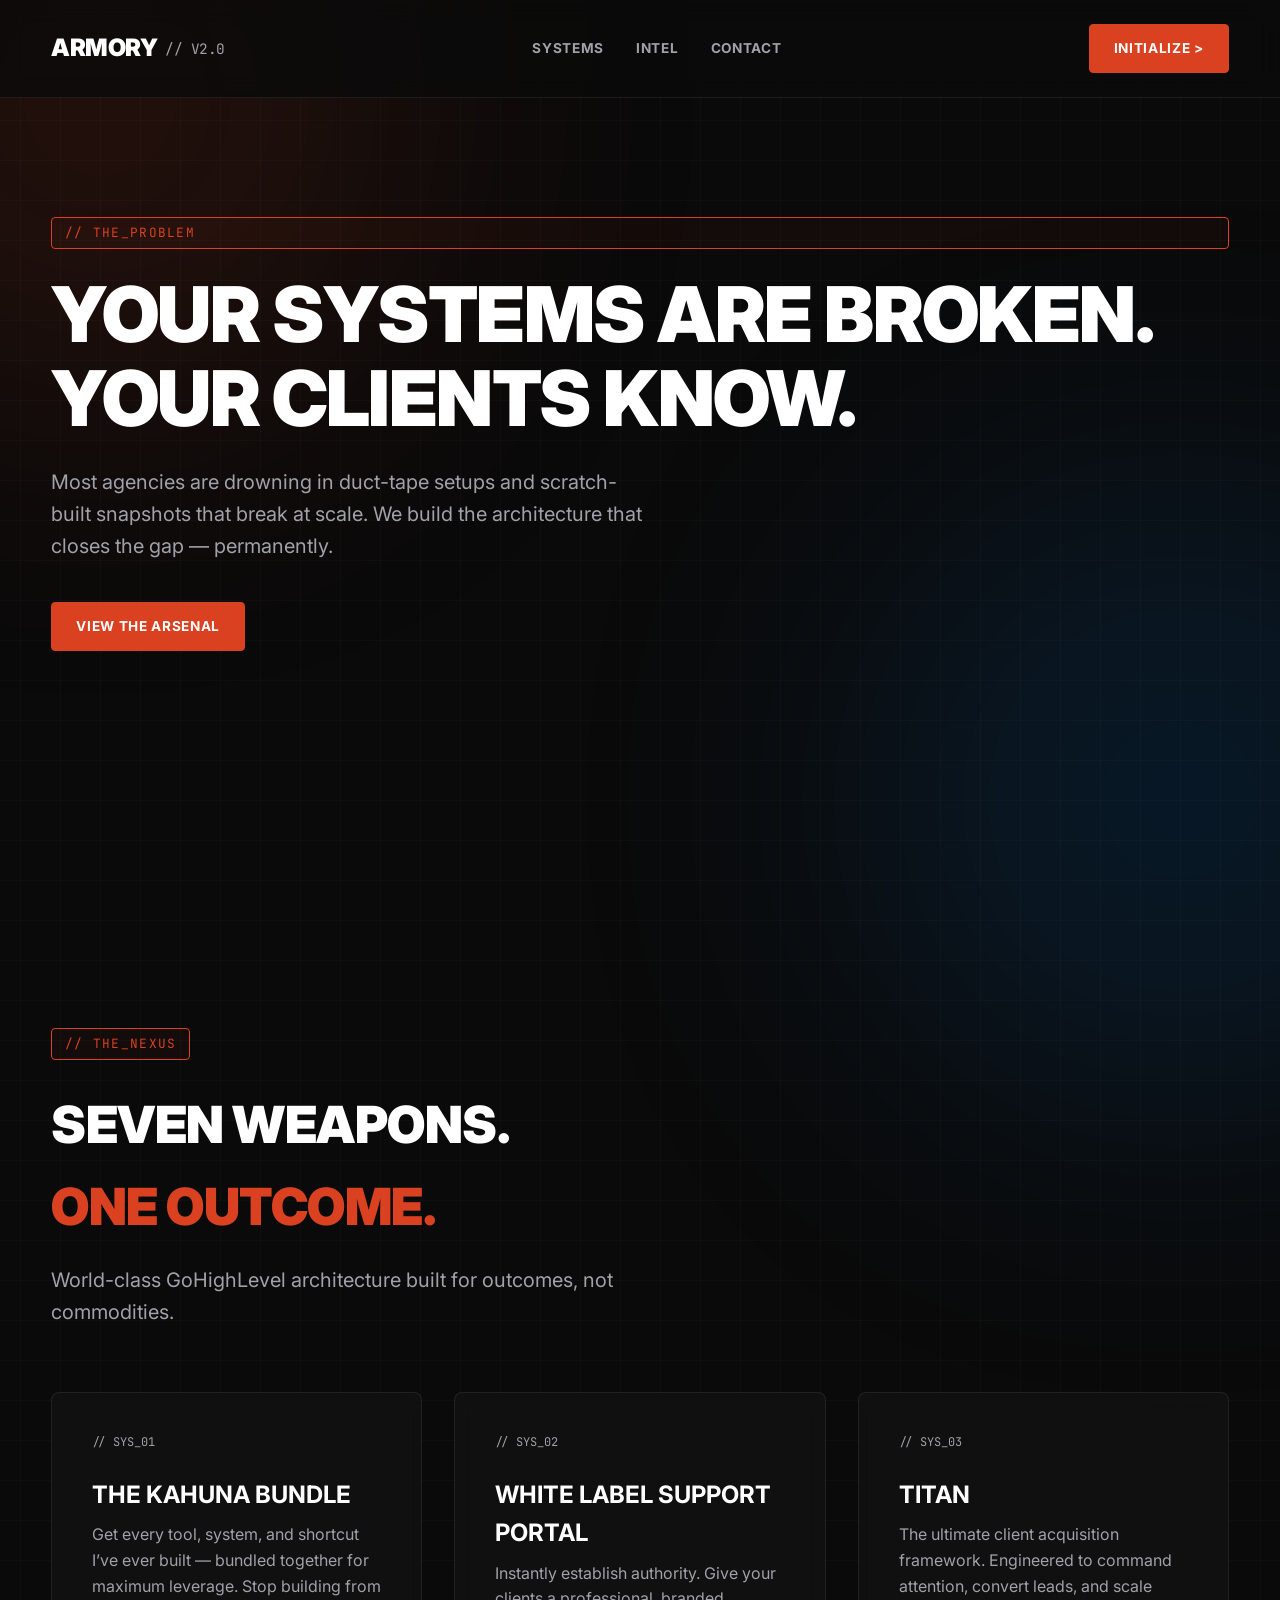
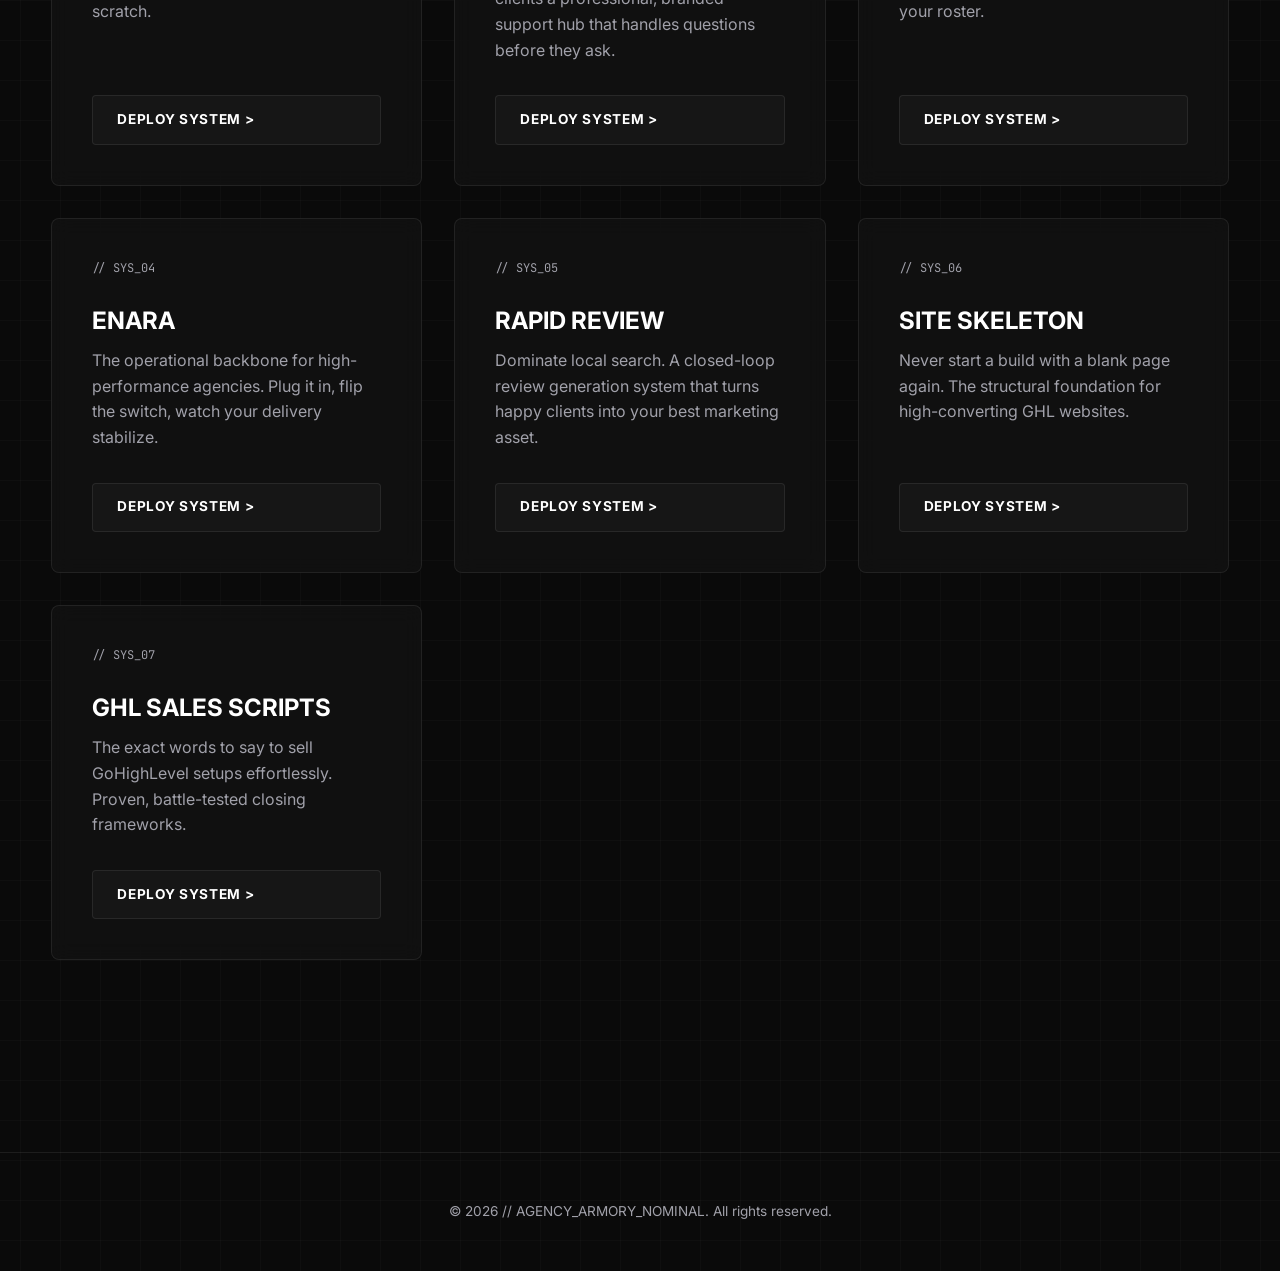
==== index.html @ c9363b0b "Initial commit of new Agency Armory site" ====
<!DOCTYPE html>
<html lang="en">
<head>
    <meta charset="UTF-8">
    <meta name="viewport" content="width=device-width, initial-scale=1.0">
    <title>Agency Armory | Elite GHL Tools</title>
    <link rel="stylesheet" href="styles.css">
    <meta name="description" content="Arm Your Agency To The Teeth. Get every tool, system, and shortcut for your GoHighLevel Agency.">
</head>
<body>
    <nav>
        <a href="index.html" class="logo">ARMORY <span>// V2.0</span></a>
        <div class="nav-links">
            <a href="index.html#systems">Systems</a>
            <a href="blog.html">Intel</a>
            <a href="contact.html">Contact</a>
        </div>
        <a href="#systems" class="btn btn-primary">INITIALIZE ></a>
    </nav>

    <section class="hero">
        <div class="tag">// THE_PROBLEM</div>
        <h1>YOUR SYSTEMS ARE BROKEN.<br>YOUR CLIENTS KNOW.</h1>
        <p class="lead">Most agencies are drowning in duct-tape setups and scratch-built snapshots that break at scale. We build the architecture that closes the gap — permanently.</p>
        <div>
            <a href="#systems" class="btn btn-primary">VIEW THE ARSENAL</a>
        </div>
    </section>

    <section id="systems">
        <div class="tag">// THE_NEXUS</div>
        <h2>SEVEN WEAPONS.<br><span class="text-accent">ONE OUTCOME.</span></h2>
        <p class="lead">World-class GoHighLevel architecture built for outcomes, not commodities.</p>
        
        <div class="grid">
            <div class="card">
                <span class="card-tag">// SYS_01</span>
                <h3>The Kahuna Bundle</h3>
                <p>Get every tool, system, and shortcut I’ve ever built — bundled together for maximum leverage. Stop building from scratch.</p>
                <a href="/kahuna-bundle" class="btn">DEPLOY SYSTEM ></a>
            </div>
            
            <div class="card">
                <span class="card-tag">// SYS_02</span>
                <h3>White Label Support Portal</h3>
                <p>Instantly establish authority. Give your clients a professional, branded support hub that handles questions before they ask.</p>
                <a href="/white-label-support" class="btn">DEPLOY SYSTEM ></a>
            </div>
            
            <div class="card">
                <span class="card-tag">// SYS_03</span>
                <h3>Titan</h3>
                <p>The ultimate client acquisition framework. Engineered to command attention, convert leads, and scale your roster.</p>
                <a href="/titan" class="btn">DEPLOY SYSTEM ></a>
            </div>
            
            <div class="card">
                <span class="card-tag">// SYS_04</span>
                <h3>Enara</h3>
                <p>The operational backbone for high-performance agencies. Plug it in, flip the switch, watch your delivery stabilize.</p>
                <a href="/enara" class="btn">DEPLOY SYSTEM ></a>
            </div>
            
            <div class="card">
                <span class="card-tag">// SYS_05</span>
                <h3>Rapid Review</h3>
                <p>Dominate local search. A closed-loop review generation system that turns happy clients into your best marketing asset.</p>
                <a href="/rapid-review" class="btn">DEPLOY SYSTEM ></a>
            </div>
            
            <div class="card">
                <span class="card-tag">// SYS_06</span>
                <h3>Site Skeleton</h3>
                <p>Never start a build with a blank page again. The structural foundation for high-converting GHL websites.</p>
                <a href="/site-skeleton" class="btn">DEPLOY SYSTEM ></a>
            </div>
            
            <div class="card">
                <span class="card-tag">// SYS_07</span>
                <h3>GHL Sales Scripts</h3>
                <p>The exact words to say to sell GoHighLevel setups effortlessly. Proven, battle-tested closing frameworks.</p>
                <a href="/ghl-sales-scripts" class="btn">DEPLOY SYSTEM ></a>
            </div>
        </div>
    </section>

    <footer>
        <p>© 2026 // AGENCY_ARMORY_NOMINAL. All rights reserved.</p>
    </footer>
</body>
</html>
---- styles.css ----
@import url('https://fonts.googleapis.com/css2?family=Inter:wght@400;500;700;900&family=JetBrains+Mono:wght@400;700&display=swap');

:root {
    --bg-color: #0a0a0a;
    --surface-color: rgba(20, 20, 20, 0.6);
    --text-primary: #ffffff;
    --text-secondary: #a1a1aa;
    --accent: #D94121;
    --accent-glow: rgba(217, 65, 33, 0.4);
    --border: rgba(255, 255, 255, 0.08);
    --font-main: 'Inter', sans-serif;
    --font-mono: 'JetBrains Mono', monospace;
    
    /* Background grid */
    --bg-grid: linear-gradient(to right, rgba(255,255,255,0.02) 1px, transparent 1px),
               linear-gradient(to bottom, rgba(255,255,255,0.02) 1px, transparent 1px);
}

* {
    margin: 0;
    padding: 0;
    box-sizing: border-box;
}

html {
    scroll-behavior: smooth;
}

body {
    background-color: var(--bg-color);
    background-image: var(--bg-grid);
    background-size: 40px 40px;
    background-position: center top;
    color: var(--text-primary);
    font-family: var(--font-main);
    line-height: 1.6;
    overflow-x: hidden;
    position: relative;
}

/* Atmospheric Glows */
body::before, body::after {
    content: '';
    position: fixed;
    width: 600px;
    height: 600px;
    border-radius: 50%;
    filter: blur(150px);
    z-index: -1;
    opacity: 0.15;
    pointer-events: none;
}
body::before {
    top: -200px;
    left: -200px;
    background: var(--accent);
}
body::after {
    bottom: -200px;
    right: -200px;
    background: #0088ff;
}

/* Tech Tags */
.tag {
    font-family: var(--font-mono);
    color: var(--accent);
    font-size: 0.8rem;
    letter-spacing: 0.1em;
    text-transform: uppercase;
    display: inline-block;
    border: 1px solid var(--accent);
    padding: 0.3rem 0.8rem;
    border-radius: 4px;
    margin-bottom: 1.5rem;
    background: rgba(217, 65, 33, 0.05);
}

/* Typography elements */
h1 {
    font-size: clamp(3rem, 6vw, 5.5rem);
    font-weight: 900;
    text-transform: uppercase;
    line-height: 1.1;
    letter-spacing: -0.02em;
    margin-bottom: 1.5rem;
}

h2 {
    font-size: clamp(2rem, 4vw, 3.5rem);
    font-weight: 900;
    text-transform: uppercase;
    letter-spacing: -0.01em;
    margin-bottom: 1rem;
}

h3 {
    font-size: 1.5rem;
    font-weight: 700;
    text-transform: uppercase;
    margin-bottom: 0.5rem;
}

.text-accent {
    color: var(--accent);
}

.lead {
    font-size: 1.25rem;
    color: var(--text-secondary);
    max-width: 600px;
    margin-bottom: 2.5rem;
}

/* Navigation */
nav {
    display: flex;
    justify-content: space-between;
    align-items: center;
    padding: 1.5rem 4%;
    position: fixed;
    top: 0;
    width: 100%;
    z-index: 100;
    background: rgba(10, 10, 10, 0.8);
    backdrop-filter: blur(12px);
    border-bottom: 1px solid var(--border);
}

.logo {
    font-weight: 900;
    font-size: 1.5rem;
    letter-spacing: -0.02em;
    color: var(--text-primary);
    text-decoration: none;
    display: flex;
    align-items: center;
    gap: 0.5rem;
}

.logo span {
    font-family: var(--font-mono);
    color: var(--text-secondary);
    font-size: 0.9rem;
    font-weight: 400;
}

.nav-links {
    display: flex;
    gap: 2rem;
}

.nav-links a {
    color: var(--text-secondary);
    text-decoration: none;
    font-size: 0.85rem;
    font-weight: 700;
    letter-spacing: 0.05em;
    text-transform: uppercase;
    transition: color 0.3s ease;
}

.nav-links a:hover {
    color: var(--text-primary);
}

/* Buttons */
.btn {
    display: inline-flex;
    align-items: center;
    gap: 0.5rem;
    background: transparent;
    color: var(--text-primary);
    border: 1px solid var(--border);
    padding: 0.8rem 1.5rem;
    font-size: 0.85rem;
    font-weight: 700;
    letter-spacing: 0.05em;
    text-transform: uppercase;
    text-decoration: none;
    border-radius: 4px;
    cursor: pointer;
    transition: all 0.3s ease;
    background: rgba(255,255,255,0.03);
}

.btn:hover {
    background: rgba(255,255,255,0.08);
    border-color: rgba(255,255,255,0.2);
}

.btn-primary {
    background: var(--accent);
    border-color: var(--accent);
    color: #fff;
}

.btn-primary:hover {
    background: #e54b2b;
    border-color: #e54b2b;
    box-shadow: 0 0 20px var(--accent-glow);
}

/* Layout */
section {
    padding: 8rem 4%;
    max-width: 1400px;
    margin: 0 auto;
}

.hero {
    min-height: 100vh;
    display: flex;
    flex-direction: column;
    justify-content: center;
    padding-top: 6rem;
}

/* Product Grid */
.grid {
    display: grid;
    grid-template-columns: repeat(auto-fit, minmax(350px, 1fr));
    gap: 2rem;
    margin-top: 4rem;
}

.card {
    background: var(--surface-color);
    border: 1px solid var(--border);
    border-radius: 8px;
    padding: 2.5rem;
    backdrop-filter: blur(10px);
    transition: all 0.4s ease;
    display: flex;
    flex-direction: column;
    position: relative;
    overflow: hidden;
}

.card::before {
    content: '';
    position: absolute;
    top: 0;
    left: 0;
    width: 100%;
    height: 2px;
    background: var(--accent);
    transform: scaleX(0);
    transform-origin: left;
    transition: transform 0.4s ease;
}

.card:hover {
    border-color: rgba(255,255,255,0.15);
    transform: translateY(-5px);
    box-shadow: 0 20px 40px rgba(0,0,0,0.5);
}

.card:hover::before {
    transform: scaleX(1);
}

.card-tag {
    font-family: var(--font-mono);
    color: var(--text-secondary);
    font-size: 0.75rem;
    margin-bottom: 1.5rem;
    display: block;
}

.card p {
    color: var(--text-secondary);
    margin-bottom: 2rem;
    flex-grow: 1;
}

/* Footer */
footer {
    border-top: 1px solid var(--border);
    padding: 3rem 4%;
    text-align: center;
    color: var(--text-secondary);
    font-size: 0.85rem;
    margin-top: 4rem;
}

/* Forms */
.form-group {
    margin-bottom: 1.5rem;
}

.form-group label {
    display: block;
    margin-bottom: 0.5rem;
    font-size: 0.85rem;
    font-weight: 700;
    text-transform: uppercase;
    letter-spacing: 0.05em;
    color: var(--text-secondary);
}

.form-control {
    width: 100%;
    background: rgba(255,255,255,0.03);
    border: 1px solid var(--border);
    padding: 1rem;
    color: var(--text-primary);
    font-family: var(--font-main);
    border-radius: 4px;
    transition: all 0.3s ease;
}

.form-control:focus {
    outline: none;
    border-color: var(--accent);
    background: rgba(255,255,255,0.05);
    box-shadow: 0 0 15px rgba(217, 65, 33, 0.15);
}

textarea.form-control {
    min-height: 150px;
    resize: vertical;
}

/* Mobile Responsiveness */
@media (max-width: 768px) {
    .nav-links {
        display: none;
    }
}
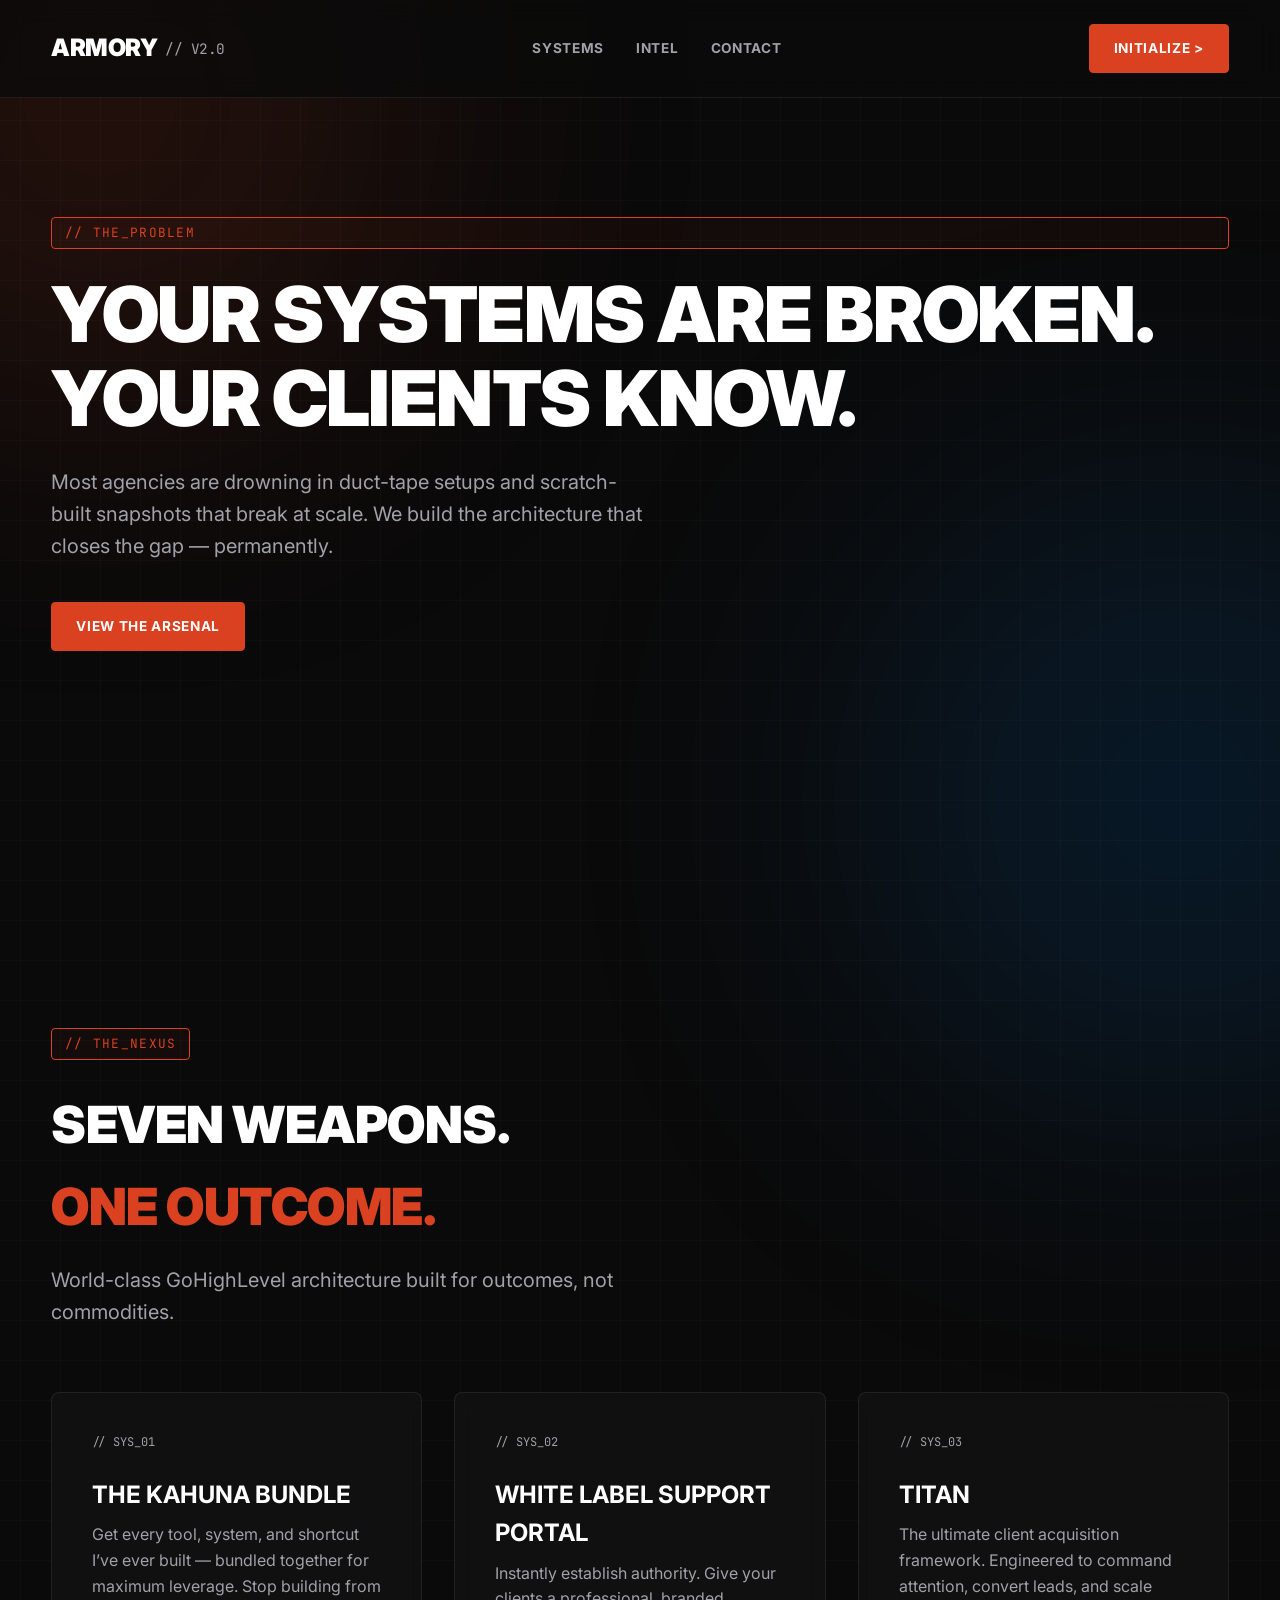
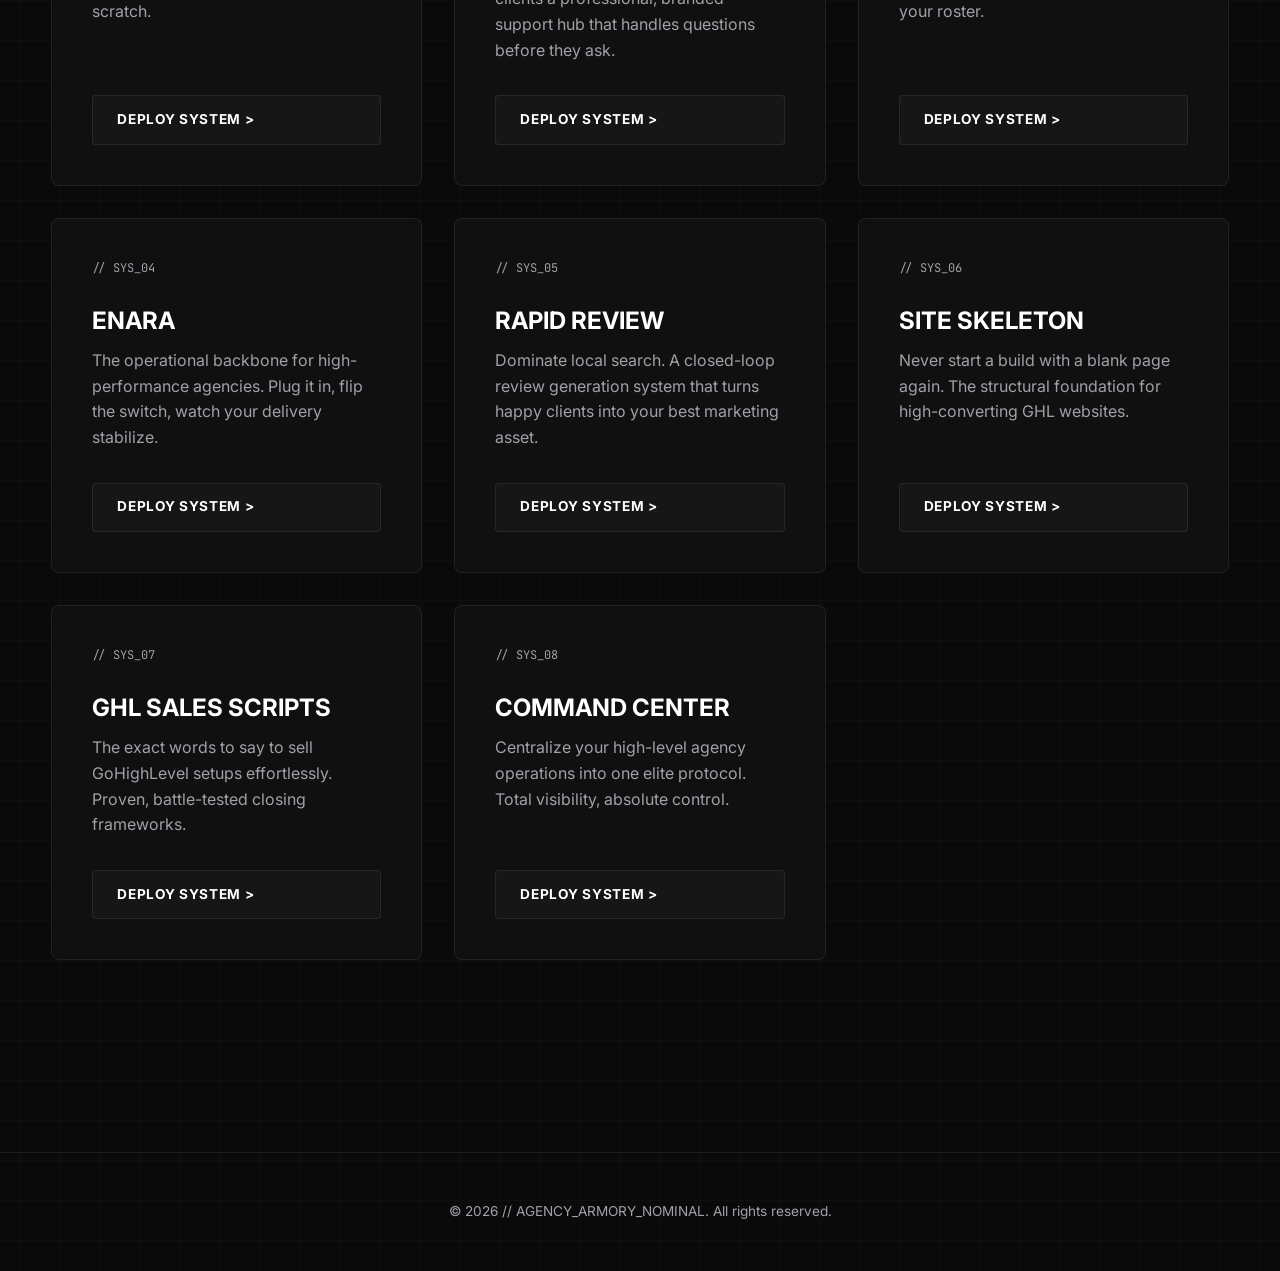
==== commit e1a793ed: "Update product links and add Command Center" ====
--- a/index.html
+++ b/index.html
@@ -37,28 +37,28 @@
                 <span class="card-tag">// SYS_01</span>
                 <h3>The Kahuna Bundle</h3>
                 <p>Get every tool, system, and shortcut I’ve ever built — bundled together for maximum leverage. Stop building from scratch.</p>
-                <a href="/kahuna-bundle" class="btn">DEPLOY SYSTEM ></a>
+                <a href="https://funnelgiveaway.com/sales-page-page" class="btn">DEPLOY SYSTEM ></a>
             </div>
             
             <div class="card">
                 <span class="card-tag">// SYS_02</span>
                 <h3>White Label Support Portal</h3>
                 <p>Instantly establish authority. Give your clients a professional, branded support hub that handles questions before they ask.</p>
-                <a href="/white-label-support" class="btn">DEPLOY SYSTEM ></a>
+                <a href="https://www.supportsnapshot.com/" class="btn">DEPLOY SYSTEM ></a>
             </div>
             
             <div class="card">
                 <span class="card-tag">// SYS_03</span>
                 <h3>Titan</h3>
                 <p>The ultimate client acquisition framework. Engineered to command attention, convert leads, and scale your roster.</p>
-                <a href="/titan" class="btn">DEPLOY SYSTEM ></a>
+                <a href="https://www.titansnapshot.com/" class="btn">DEPLOY SYSTEM ></a>
             </div>
             
             <div class="card">
                 <span class="card-tag">// SYS_04</span>
                 <h3>Enara</h3>
                 <p>The operational backbone for high-performance agencies. Plug it in, flip the switch, watch your delivery stabilize.</p>
-                <a href="/enara" class="btn">DEPLOY SYSTEM ></a>
+                <a href="https://enarasnapshot.com/" class="btn">DEPLOY SYSTEM ></a>
             </div>
             
             <div class="card">
@@ -72,7 +72,7 @@
                 <span class="card-tag">// SYS_06</span>
                 <h3>Site Skeleton</h3>
                 <p>Never start a build with a blank page again. The structural foundation for high-converting GHL websites.</p>
-                <a href="/site-skeleton" class="btn">DEPLOY SYSTEM ></a>
+                <a href="https://www.siteskeleton.com/" class="btn">DEPLOY SYSTEM ></a>
             </div>
             
             <div class="card">
@@ -80,6 +80,13 @@
                 <h3>GHL Sales Scripts</h3>
                 <p>The exact words to say to sell GoHighLevel setups effortlessly. Proven, battle-tested closing frameworks.</p>
                 <a href="/ghl-sales-scripts" class="btn">DEPLOY SYSTEM ></a>
+            </div>
+            
+            <div class="card">
+                <span class="card-tag">// SYS_08</span>
+                <h3>Command Center</h3>
+                <p>Centralize your high-level agency operations into one elite protocol. Total visibility, absolute control.</p>
+                <a href="https://www.commandcentersnapshot.com/" class="btn">DEPLOY SYSTEM ></a>
             </div>
         </div>
     </section>
